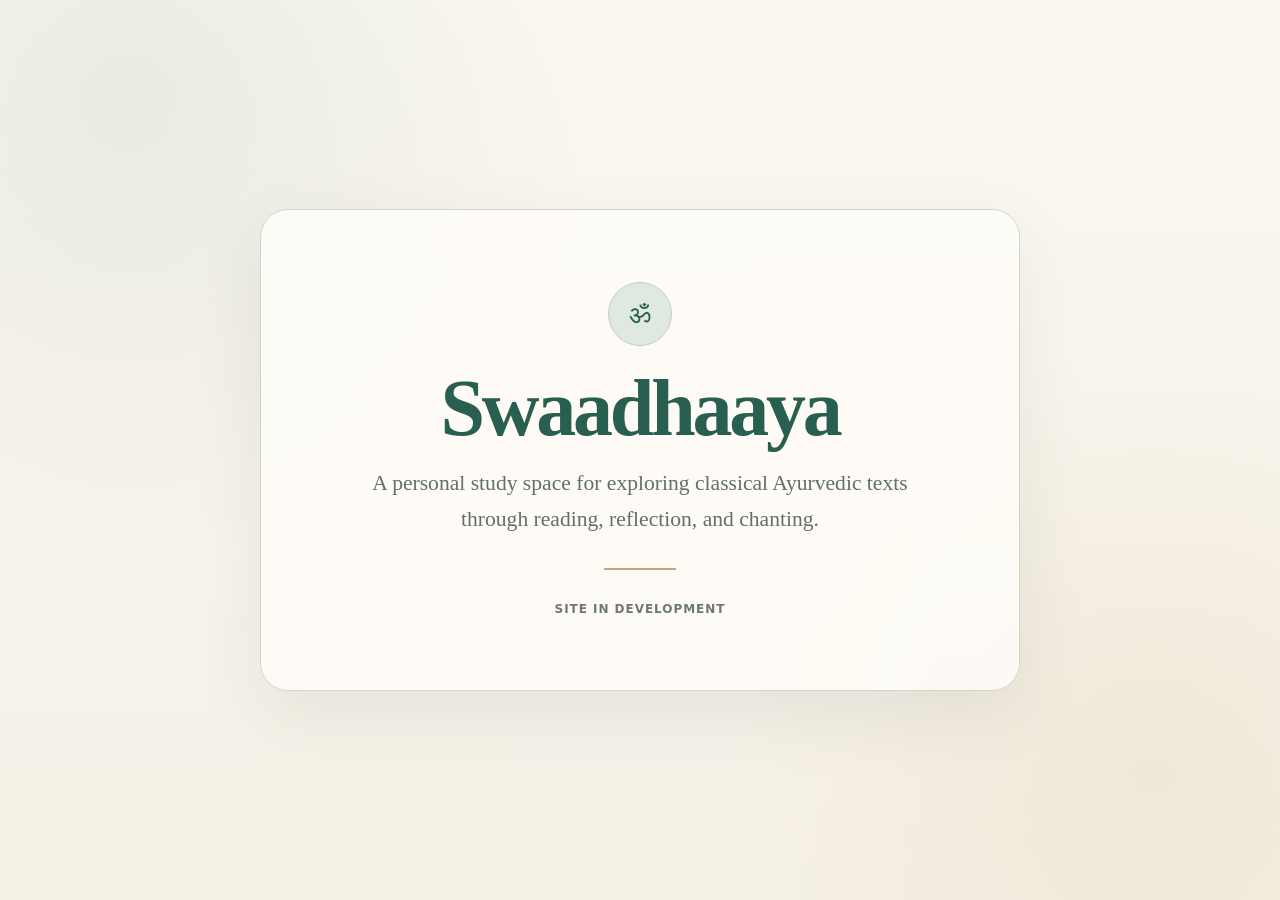
==== index.html @ acf1f2ae "Add minimal public Swaadhaaya landing page" ====
<!doctype html>
<html lang="en">
<head>
  <meta charset="utf-8">
  <meta name="viewport" content="width=device-width,initial-scale=1">
  <meta name="description" content="Swaadhaaya — a personal study space for classical Ayurvedic texts.">
  <title>Swaadhaaya</title>
  <style>
    :root{
      --paper:#f5f0e6;
      --paper-2:#fbf8f1;
      --ink:#2d4039;
      --green:#285f50;
      --sage:#dfe9df;
      --line:#ccd8cf;
      --gold:#b78b49;
    }
    *{box-sizing:border-box}
    html,body{margin:0;min-height:100%}
    body{
      min-height:100vh;
      display:grid;
      place-items:center;
      padding:24px;
      color:var(--ink);
      background:
        radial-gradient(circle at 10% 10%,rgba(40,95,80,.08),transparent 34%),
        radial-gradient(circle at 90% 85%,rgba(183,139,73,.09),transparent 30%),
        linear-gradient(180deg,var(--paper-2),var(--paper));
      font-family:Georgia,"Times New Roman",serif;
    }
    main{
      width:min(760px,100%);
      padding:clamp(32px,7vw,72px);
      border:1px solid var(--line);
      border-radius:28px;
      background:rgba(255,253,248,.86);
      box-shadow:0 24px 70px rgba(43,61,53,.08);
      text-align:center;
    }
    .mark{
      width:64px;height:64px;margin:0 auto 22px;
      display:grid;place-items:center;
      border-radius:50%;
      background:var(--sage);
      color:var(--green);
      font-size:1.65rem;
      border:1px solid #bfd0c5;
    }
    h1{
      margin:0;
      color:var(--green);
      font-size:clamp(2.7rem,8vw,5rem);
      line-height:1;
      letter-spacing:-.04em;
    }
    .tagline{
      margin:18px auto 0;
      color:#617069;
      font-size:clamp(1.05rem,2.4vw,1.35rem);
      line-height:1.65;
      max-width:590px;
    }
    .rule{
      width:72px;height:2px;margin:30px auto;
      background:var(--gold);
      opacity:.75;
    }
    .status{
      margin:0;
      color:#6d7873;
      font:700 .75rem/1.5 system-ui,-apple-system,"Segoe UI",sans-serif;
      letter-spacing:.08em;
      text-transform:uppercase;
    }
  </style>
</head>
<body>
  <main>
    <div class="mark" aria-hidden="true">ॐ</div>
    <h1>Swaadhaaya</h1>
    <p class="tagline">A personal study space for exploring classical Ayurvedic texts through reading, reflection, and chanting.</p>
    <div class="rule" aria-hidden="true"></div>
    <p class="status">Site in development</p>
  </main>
</body>
</html>
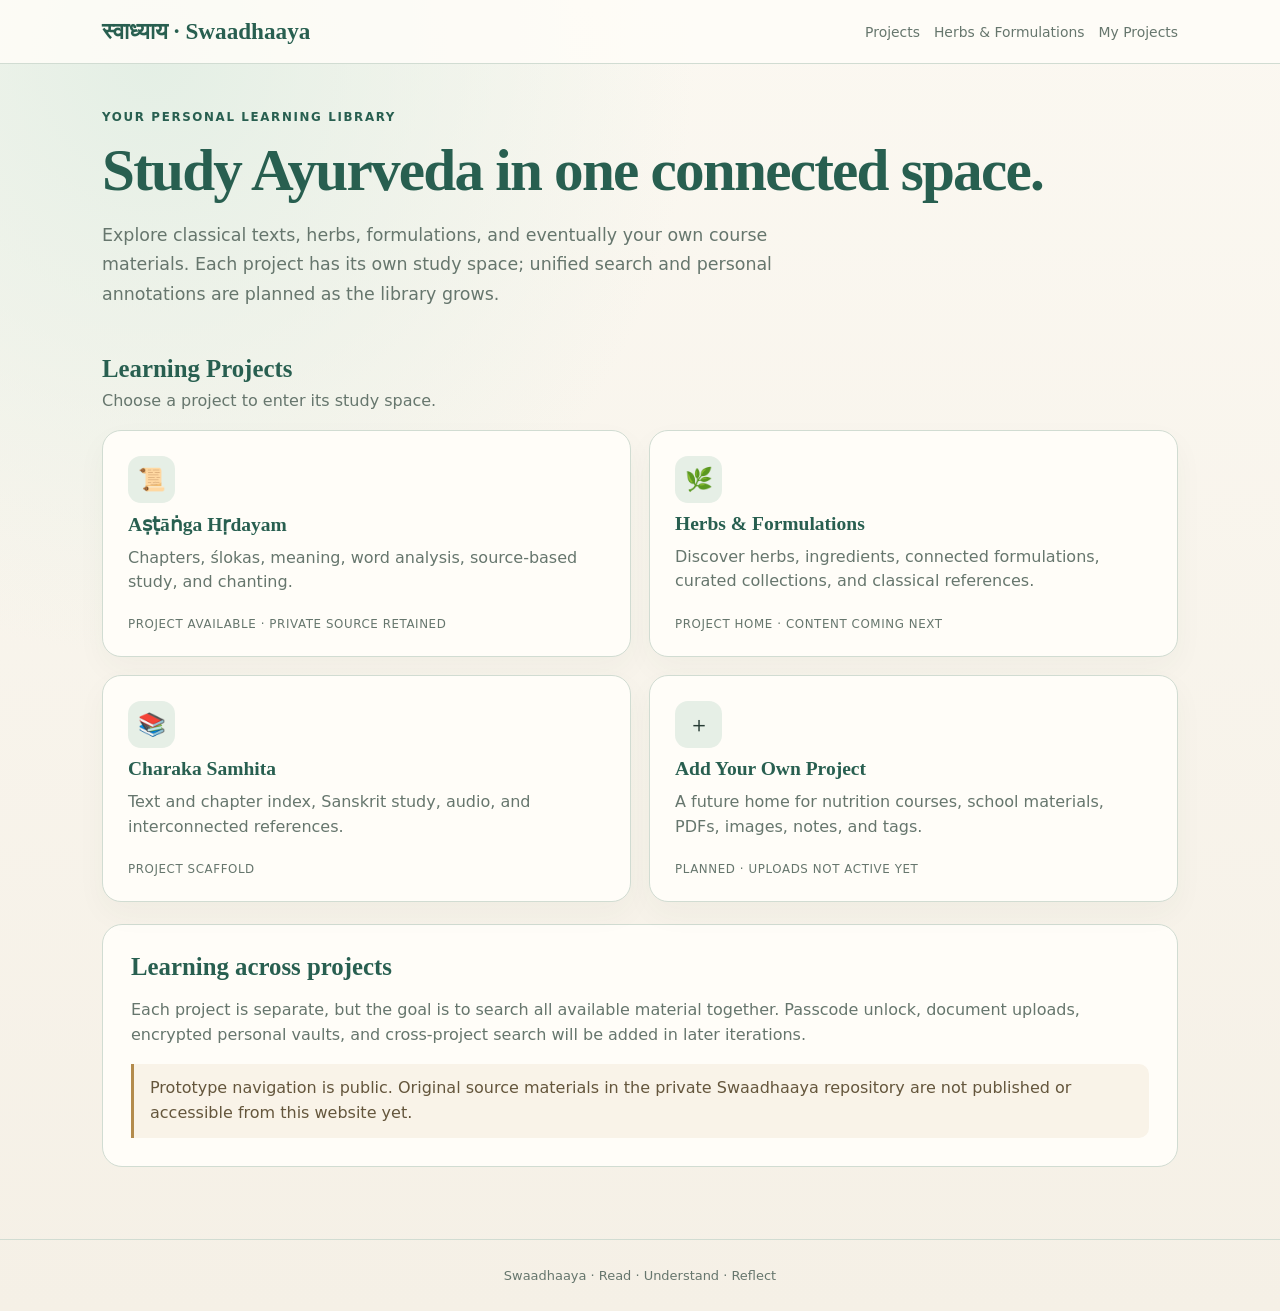
==== commit dc4eb023: "Add modular Swaadhaaya homepage and four public project landing pages" ====
--- a/index.html
+++ b/index.html
@@ -1,87 +1 @@
-<!doctype html>
-<html lang="en">
-<head>
-  <meta charset="utf-8">
-  <meta name="viewport" content="width=device-width,initial-scale=1">
-  <meta name="description" content="Swaadhaaya — a personal study space for classical Ayurvedic texts.">
-  <title>Swaadhaaya</title>
-  <style>
-    :root{
-      --paper:#f5f0e6;
-      --paper-2:#fbf8f1;
-      --ink:#2d4039;
-      --green:#285f50;
-      --sage:#dfe9df;
-      --line:#ccd8cf;
-      --gold:#b78b49;
-    }
-    *{box-sizing:border-box}
-    html,body{margin:0;min-height:100%}
-    body{
-      min-height:100vh;
-      display:grid;
-      place-items:center;
-      padding:24px;
-      color:var(--ink);
-      background:
-        radial-gradient(circle at 10% 10%,rgba(40,95,80,.08),transparent 34%),
-        radial-gradient(circle at 90% 85%,rgba(183,139,73,.09),transparent 30%),
-        linear-gradient(180deg,var(--paper-2),var(--paper));
-      font-family:Georgia,"Times New Roman",serif;
-    }
-    main{
-      width:min(760px,100%);
-      padding:clamp(32px,7vw,72px);
-      border:1px solid var(--line);
-      border-radius:28px;
-      background:rgba(255,253,248,.86);
-      box-shadow:0 24px 70px rgba(43,61,53,.08);
-      text-align:center;
-    }
-    .mark{
-      width:64px;height:64px;margin:0 auto 22px;
-      display:grid;place-items:center;
-      border-radius:50%;
-      background:var(--sage);
-      color:var(--green);
-      font-size:1.65rem;
-      border:1px solid #bfd0c5;
-    }
-    h1{
-      margin:0;
-      color:var(--green);
-      font-size:clamp(2.7rem,8vw,5rem);
-      line-height:1;
-      letter-spacing:-.04em;
-    }
-    .tagline{
-      margin:18px auto 0;
-      color:#617069;
-      font-size:clamp(1.05rem,2.4vw,1.35rem);
-      line-height:1.65;
-      max-width:590px;
-    }
-    .rule{
-      width:72px;height:2px;margin:30px auto;
-      background:var(--gold);
-      opacity:.75;
-    }
-    .status{
-      margin:0;
-      color:#6d7873;
-      font:700 .75rem/1.5 system-ui,-apple-system,"Segoe UI",sans-serif;
-      letter-spacing:.08em;
-      text-transform:uppercase;
-    }
-  </style>
-</head>
-<body>
-  <main>
-    <div class="mark" aria-hidden="true">ॐ</div>
-    <h1>Swaadhaaya</h1>
-    <p class="tagline">A personal study space for exploring classical Ayurvedic texts through reading, reflection, and chanting.</p>
-    <div class="rule" aria-hidden="true"></div>
-    <p class="status">Site in development</p>
-  </main>
-</body>
-</html>
+<!doctype html><html lang="en"><head><meta charset="utf-8"><meta name="viewport" content="width=device-width,initial-scale=1"><meta name="description" content="Swaadhaaya — a personal Ayurvedic learning system"><title>Swaadhaaya · Ayurveda Learning Library</title><link rel="stylesheet" href="assets/site.css"></head><body><header><div class="top"><a class="brand" href="index.html">स्वाध्याय · Swaadhaaya</a><nav class="nav"><a href="#projects">Projects</a><a href="projects/herbs-formulations/">Herbs & Formulations</a><a href="projects/personal-courses/">My Projects</a></nav></div></header><main class="wrap"><span class="eyebrow">Your personal learning library</span><h1>Study Ayurveda in one connected space.</h1><p class="lead">Explore classical texts, herbs, formulations, and eventually your own course materials. Each project has its own study space; unified search and personal annotations are planned as the library grows.</p><section id="projects"><div class="section-head"><h2>Learning Projects</h2><p>Choose a project to enter its study space.</p></div><div class="cards"><a class="card" href="projects/ashtanga-hridayam/"><div class="symbol">📜</div><h3>Aṣṭāṅga Hṛdayam</h3><p>Chapters, ślokas, meaning, word analysis, source-based study, and chanting.</p><span class="status">Project available · private source retained</span></a><a class="card" href="projects/herbs-formulations/"><div class="symbol">🌿</div><h3>Herbs & Formulations</h3><p>Discover herbs, ingredients, connected formulations, curated collections, and classical references.</p><span class="status">Project home · content coming next</span></a><a class="card" href="projects/charaka-samhita/"><div class="symbol">📚</div><h3>Charaka Samhita</h3><p>Text and chapter index, Sanskrit study, audio, and interconnected references.</p><span class="status">Project scaffold</span></a><a class="card" href="projects/personal-courses/"><div class="symbol">＋</div><h3>Add Your Own Project</h3><p>A future home for nutrition courses, school materials, PDFs, images, notes, and tags.</p><span class="status">Planned · uploads not active yet</span></a></div></section><section class="pane"><h2>Learning across projects</h2><p class="muted">Each project is separate, but the goal is to search all available material together. Passcode unlock, document uploads, encrypted personal vaults, and cross-project search will be added in later iterations.</p><div class="notice">Prototype navigation is public. Original source materials in the private Swaadhaaya repository are not published or accessible from this website yet.</div></section></main><footer class="footer">Swaadhaaya · Read · Understand · Reflect</footer></body></html>
--- a/assets/site.css
+++ b/assets/site.css
@@ -0,0 +1 @@
+:root{--paper:#f5f0e6;--white:#fffdf8;--ink:#263b34;--muted:#66766d;--green:#285f50;--sage:#e6efe6;--line:#d1dcd2;--gold:#b38b4c}*{box-sizing:border-box}html{scroll-behavior:smooth}body{margin:0;color:var(--ink);background:radial-gradient(ellipse at 12% 4%,#e4efe5 0,transparent 34%),linear-gradient(180deg,#fbf8f1,var(--paper));font-family:system-ui,-apple-system,"Segoe UI",sans-serif;min-height:100vh}a{color:inherit}header{border-bottom:1px solid var(--line);background:rgba(255,253,248,.85)}.top{max-width:1120px;margin:auto;display:flex;align-items:center;justify-content:space-between;padding:18px 22px;gap:12px}.brand{text-decoration:none;font-family:Georgia,serif;color:var(--green);font-size:1.45rem;font-weight:700}.nav{display:flex;flex-wrap:wrap;gap:14px;font-size:.87rem;color:var(--muted)}.nav a{text-decoration:none}.nav a:hover{text-decoration:underline}.wrap{max-width:1120px;margin:auto;padding:42px 22px 72px}.eyebrow{font-size:.74rem;text-transform:uppercase;letter-spacing:.14em;color:var(--green);font-weight:750}h1,h2,h3{font-family:Georgia,"Times New Roman",serif;color:var(--green)}h1{font-size:clamp(2.25rem,5vw,3.7rem);line-height:1.12;letter-spacing:-.03em;margin:12px 0}h2{font-size:1.55rem;margin:0 0 8px}h3{font-size:1.22rem;margin:0 0 8px}.lead{font-size:1.09rem;color:var(--muted);line-height:1.7;max-width:740px}.section-head{margin:45px 0 20px}.section-head p{color:var(--muted);margin:0}.cards{display:grid;grid-template-columns:repeat(2,minmax(0,1fr));gap:18px}.card{display:flex;flex-direction:column;gap:10px;padding:25px;border:1px solid var(--line);border-radius:19px;background:var(--white);box-shadow:0 12px 30px #294f3a0a;text-decoration:none;min-height:205px;transition:transform .15s,box-shadow .15s}.card:hover{transform:translateY(-3px);box-shadow:0 18px 34px #294f3a16}.card h3{margin:0}.card p{margin:0;color:var(--muted);line-height:1.55}.symbol{display:grid;place-items:center;width:47px;height:47px;background:var(--sage);border-radius:13px;font-size:1.4rem}.status{font-size:.74rem;letter-spacing:.05em;text-transform:uppercase;color:var(--muted);margin-top:auto;padding-top:12px}.pane{background:var(--white);border:1px solid var(--line);border-radius:20px;padding:28px;margin-top:22px}.grid{display:grid;grid-template-columns:repeat(3,minmax(0,1fr));gap:14px}.tile{padding:20px;border:1px solid var(--line);border-radius:14px;background:#fff}.tile p{color:var(--muted);line-height:1.55}.pill{display:inline-block;padding:8px 13px;border-radius:999px;background:var(--sage);color:var(--green);font-size:.78rem;font-weight:650}.button{display:inline-flex;padding:11px 18px;background:var(--green);color:white;border-radius:11px;text-decoration:none;margin-top:16px;font-weight:600}.muted{color:var(--muted);line-height:1.6}.breadcrumb{font-size:.83rem;color:var(--muted);margin-bottom:25px}.breadcrumb a{text-decoration:underline}.notice{border-left:3px solid var(--gold);padding:12px 16px;background:#f9f3e8;color:#64563c;line-height:1.55;border-radius:0 10px 10px 0}.step{border-top:1px solid var(--line);padding:18px 0}.footer{text-align:center;color:var(--muted);font-size:.81rem;padding:28px;border-top:1px solid var(--line)}@media(max-width:700px){.cards,.grid{grid-template-columns:1fr}.wrap{padding-top:28px}.top{align-items:flex-start;flex-direction:column}.pane{padding:20px}}
